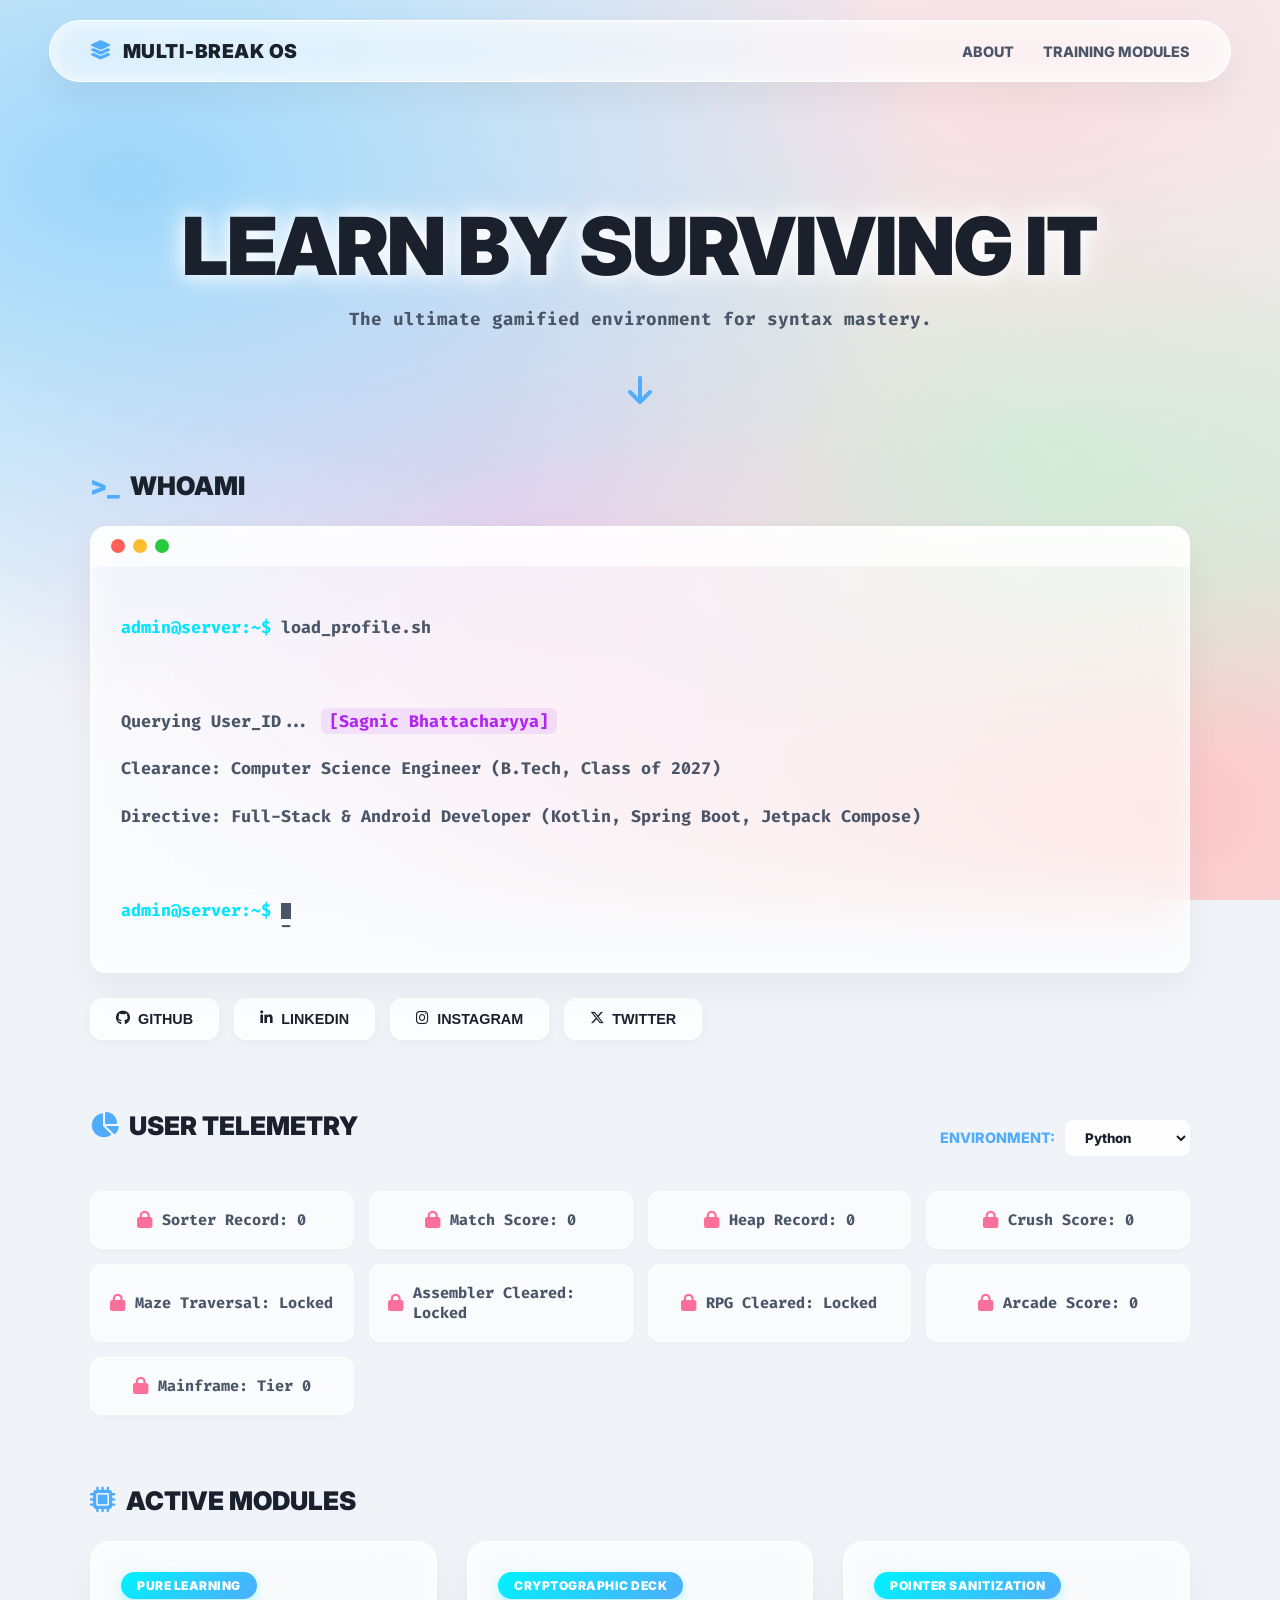
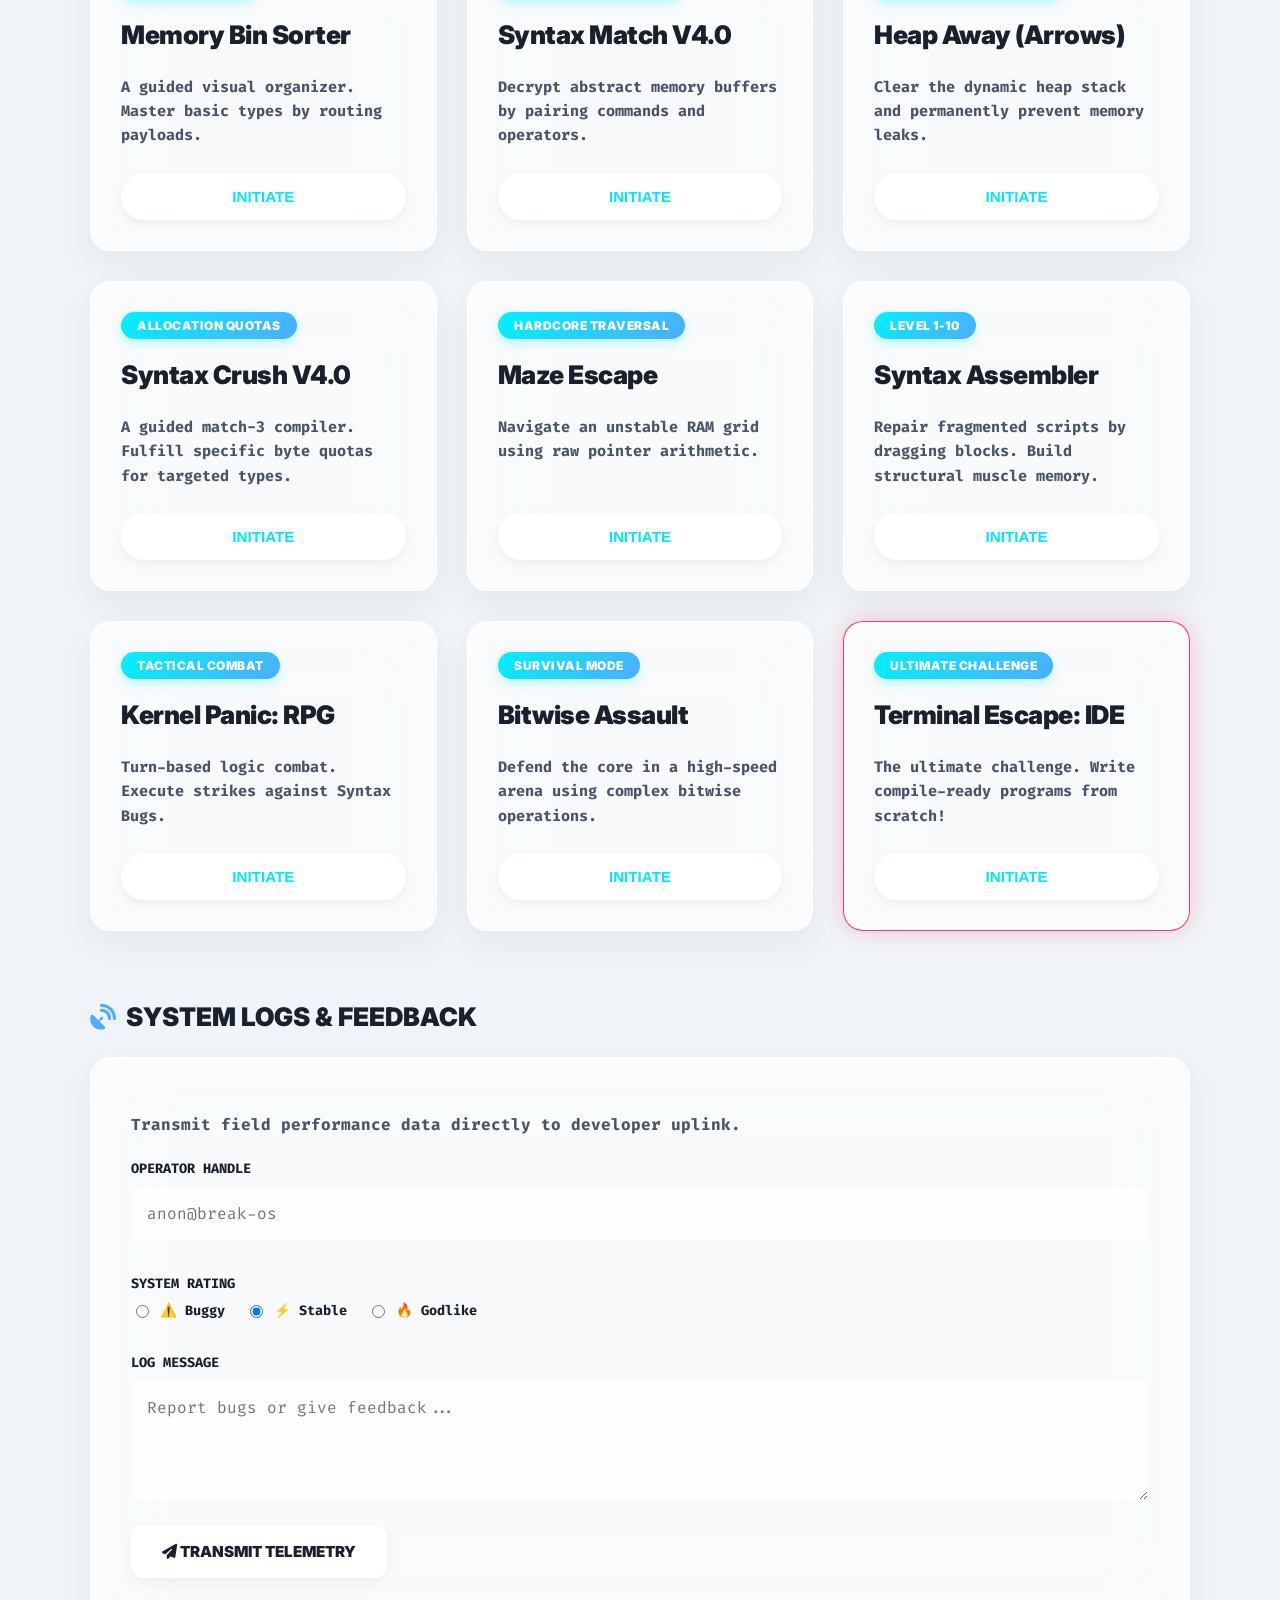
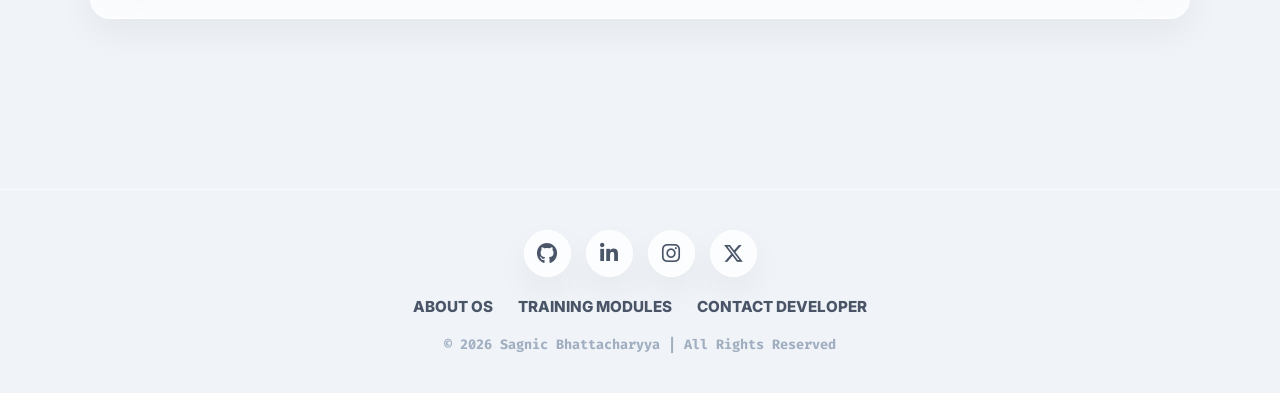
==== index.html @ ad6a9514 "Initial commit" ====
<!DOCTYPE html>
<html lang="en">
<head>
    <meta charset="UTF-8">
    <meta name="viewport" content="width=device-width, initial-scale=1.0">
    <title>Multi-Break OS | Aurora Glass</title>
    <link href="https://fonts.googleapis.com/css2?family=Fira+Code:wght@400;700;900&family=Inter:wght@400;700;900&display=swap" rel="stylesheet">
    <link rel="stylesheet" href="https://cdnjs.cloudflare.com/ajax/libs/font-awesome/6.5.1/css/all.min.css">
    <link rel="stylesheet" href="style.css"> 
</head>
<body class="locked">

    <div class="bg-mesh">
        <div class="mesh-blob blob-1"></div>
        <div class="mesh-blob blob-2"></div>
        <div class="mesh-blob blob-3"></div>
        <div class="mesh-blob blob-4"></div>
    </div>

    <div id="os-boot-loader">
        <div class="boot-glass-panel">
            <i class="fa-solid fa-layer-group boot-icon"></i>
            <h1 class="boot-title">MULTI-BREAK OS</h1>
            <p class="boot-status" id="boot-status-text">INITIALIZING KERNEL...</p>
            <div class="boot-progress-bar"><div class="boot-progress-fill"></div></div>
        </div>
    </div>

    <nav class="hub-nav glass-card">
        <div class="hub-logo"><i class="fa-solid fa-layer-group" style="color: #4facfe;"></i> MULTI-BREAK OS</div>
        <div class="nav-links">
            <a href="#whoami">ABOUT</a>
            <a href="#modules">TRAINING MODULES</a>
        </div>
    </nav>

    <main class="hub-container">
        
        <section class="hero-section">
            <h1 class="hero-title">LEARN BY SURVIVING IT</h1>
            <p class="hero-subtitle">The ultimate gamified environment for syntax mastery.</p>
            <a href="#whoami" class="down-arrow"><i class="fa-solid fa-arrow-down"></i></a>
        </section>

        <section id="whoami" class="section-block">
            <div class="section-title"><span style="color:#4facfe;">>_</span> WHOAMI</div>
            <div class="terminal-window glass-card">
                <div class="mac-header">
                    <span class="mac-dot red"></span>
                    <span class="mac-dot yellow"></span>
                    <span class="mac-dot green"></span>
                </div>
                <div class="term-body">
                    <p><span class="term-prompt">admin@server:~$</span> load_profile.sh</p>
                    <br>
                    <p>Querying User_ID... <span class="term-highlight">[Sagnic Bhattacharyya]</span></p>
                    <p>Clearance: Computer Science Engineer (B.Tech, Class of 2027)</p>
                    <p>Directive: Full-Stack & Android Developer (Kotlin, Spring Boot, Jetpack Compose)</p>
                    <br>
                    <p><span class="term-prompt">admin@server:~$</span> <span class="term-cursor">_</span></p>
                </div>
            </div>
            
            <div class="social-row">
                <button class="social-btn"><i class="fa-brands fa-github"></i> GITHUB</button>
                <button class="social-btn"><i class="fa-brands fa-linkedin-in"></i> LINKEDIN</button>
                <button class="social-btn"><i class="fa-brands fa-instagram"></i> INSTAGRAM</button>
                <button class="social-btn"><i class="fa-brands fa-x-twitter"></i> TWITTER</button>
            </div>
        </section>

        <section class="section-block">
            <div class="section-header">
                <div class="section-title"><i class="fa-solid fa-chart-pie" style="color: #4facfe;"></i> USER TELEMETRY</div>
                <div class="env-selector">
                    <span style="color: #4facfe;">ENVIRONMENT:</span>
                    <select id="telemetry-lang-select" class="glass-select">
                        <option value="python">Python</option>
                        <option value="java">Java</option>
                        <option value="javascript">JavaScript</option>
                        <option value="cpp">C++</option>
                        <option value="kotlin">Kotlin</option>
                    </select>
                </div>
            </div>
            <div id="telemetry-grid-container" class="telemetry-grid">
                </div>
        </section>

        <section id="modules" class="section-block">
            <div class="section-title"><i class="fa-solid fa-microchip" style="color: #4facfe;"></i> ACTIVE MODULES</div>
            <div class="modules-grid">
                
                <div class="module-card glass-card">
                    <div class="pill-badge">PURE LEARNING</div>
                    <h3 class="module-title">Memory Bin Sorter</h3>
                    <p class="module-desc">A guided visual organizer. Master basic types by routing payloads.</p>
                    <button class="initiate-btn" onclick="openLanguageSelect('sorter.html', 'Memory Bin Sorter')">INITIATE</button>
                </div>

                <div class="module-card glass-card">
                    <div class="pill-badge">CRYPTOGRAPHIC DECK</div>
                    <h3 class="module-title">Syntax Match V4.0</h3>
                    <p class="module-desc">Decrypt abstract memory buffers by pairing commands and operators.</p>
                    <button class="initiate-btn" onclick="openLanguageSelect('match.html', 'Syntax Match V4.0')">INITIATE</button>
                </div>

                <div class="module-card glass-card">
                    <div class="pill-badge">POINTER SANITIZATION</div>
                    <h3 class="module-title">Heap Away (Arrows)</h3>
                    <p class="module-desc">Clear the dynamic heap stack and permanently prevent memory leaks.</p>
                    <button class="initiate-btn" onclick="openLanguageSelect('heap.html', 'Heap Away')">INITIATE</button>
                </div>

                <div class="module-card glass-card">
                    <div class="pill-badge">ALLOCATION QUOTAS</div>
                    <h3 class="module-title">Syntax Crush V4.0</h3>
                    <p class="module-desc">A guided match-3 compiler. Fulfill specific byte quotas for targeted types.</p>
                    <button class="initiate-btn" onclick="openLanguageSelect('crush.html', 'Syntax Crush V4.0')">INITIATE</button>
                </div>

                <div class="module-card glass-card">
                    <div class="pill-badge">HARDCORE TRAVERSAL</div>
                    <h3 class="module-title">Maze Escape</h3>
                    <p class="module-desc">Navigate an unstable RAM grid using raw pointer arithmetic.</p>
                    <button class="initiate-btn" onclick="openLanguageSelect('maze.html', 'Maze Escape')">INITIATE</button>
                </div>

                <div class="module-card glass-card">
                    <div class="pill-badge">LEVEL 1-10</div>
                    <h3 class="module-title">Syntax Assembler</h3>
                    <p class="module-desc">Repair fragmented scripts by dragging blocks. Build structural muscle memory.</p>
                    <button class="initiate-btn" onclick="openLanguageSelect('assembler.html', 'Syntax Assembler')">INITIATE</button>
                </div>

                <div class="module-card glass-card">
                    <div class="pill-badge">TACTICAL COMBAT</div>
                    <h3 class="module-title">Kernel Panic: RPG</h3>
                    <p class="module-desc">Turn-based logic combat. Execute strikes against Syntax Bugs.</p>
                    <button class="initiate-btn" onclick="openLanguageSelect('rpg.html', 'Kernel Panic RPG')">INITIATE</button>
                </div>

                <div class="module-card glass-card">
                    <div class="pill-badge">SURVIVAL MODE</div>
                    <h3 class="module-title">Bitwise Assault</h3>
                    <p class="module-desc">Defend the core in a high-speed arena using complex bitwise operations.</p>
                    <button class="initiate-btn" onclick="openLanguageSelect('arcade.html', 'Bitwise Assault')">INITIATE</button>
                </div>

                <div class="module-card glass-card" style="border-color: rgba(255, 8, 68, 0.8); box-shadow: 0 0 25px rgba(255, 8, 68, 0.2), inset 0 0 25px rgba(255,255,255,0.7);">
                    <div class="pill-badge">ULTIMATE CHALLENGE</div>
                    <h3 class="module-title">Terminal Escape: IDE</h3>
                    <p class="module-desc">The ultimate challenge. Write compile-ready programs from scratch!</p>
                    <button class="initiate-btn" onclick="openLanguageSelect('escape.html', 'Terminal Escape')">INITIATE</button>
                </div>

            </div>
        </section>

        <section class="section-block">
            <div class="section-title"><i class="fa-solid fa-satellite-dish" style="color: #4facfe;"></i> SYSTEM LOGS & FEEDBACK</div>
            <div class="glass-card feedback-form">
                <p class="feedback-desc">Transmit field performance data directly to developer uplink.</p>
                
                <form id="feedback-form">
                    <label>OPERATOR HANDLE</label>
                    <input type="text" id="operator-handle" placeholder="anon@break-os" required>

                    <label style="margin-top: 15px;">SYSTEM RATING</label>
                    <div class="radio-group">
                        <label><input type="radio" name="rating" value="Buggy"> ⚠️ Buggy</label>
                        <label><input type="radio" name="rating" value="Stable" checked> ⚡ Stable</label>
                        <label><input type="radio" name="rating" value="Godlike"> 🔥 Godlike</label>
                    </div>

                    <label style="margin-top: 15px;">LOG MESSAGE</label>
                    <textarea placeholder="Report bugs or give feedback..." required></textarea>

                    <button type="submit" class="transmit-btn"><i class="fa-solid fa-paper-plane"></i> TRANSMIT TELEMETRY</button>
                </form>
            </div>
        </section>

    </main>

    <footer>
        <div class="footer-socials">
            <a href="#" class="glass-card"><i class="fa-brands fa-github"></i></a>
            <a href="#" class="glass-card"><i class="fa-brands fa-linkedin-in"></i></a>
            <a href="#" class="glass-card"><i class="fa-brands fa-instagram"></i></a>
            <a href="#" class="glass-card"><i class="fa-brands fa-x-twitter"></i></a>
        </div>
        <div class="footer-links">
            <a href="#whoami">ABOUT OS</a>
            <a href="#modules">TRAINING MODULES</a>
            <a href="#">CONTACT DEVELOPER</a>
        </div>
        <div class="footer-copy">
            © 2026 Sagnic Bhattacharyya | All Rights Reserved
        </div>
    </footer>

    <div id="language-modal" class="modal-overlay hidden">
        <div class="modal-box glass-card">
            <i class="fa-solid fa-xmark close-btn" onclick="closeModals()"></i>
            <h2 class="modal-title">ENVIRONMENT SETUP</h2>
            <p class="modal-subtitle" id="modal-game-name">Target: []</p>
            <button class="lang-btn" onclick="launchBriefing('python')">PYTHON</button>
            <button class="lang-btn" onclick="launchBriefing('java')">JAVA</button>
            <button class="lang-btn" onclick="launchBriefing('cpp')">C++</button>
            <button class="lang-btn" onclick="launchBriefing('javascript')">JAVASCRIPT</button>
            <button class="lang-btn" onclick="launchBriefing('kotlin')">KOTLIN</button>
        </div>
    </div>

    <div id="briefing-modal" class="modal-overlay hidden">
        <div class="modal-box glass-card">
            <i class="fa-solid fa-xmark close-btn" onclick="closeModals()"></i>
            <div class="modal-transmission">> INCOMING TRANSMISSION</div>
            <h2 id="briefing-title" class="modal-title" style="font-size: 1.8rem;"></h2>
            <div class="pill-badge" style="margin: 15px auto 20px; display: inline-block;" id="briefing-lang-badge"></div>
            
            <p id="briefing-desc" class="briefing-desc"></p>
            
            <div id="syntax-warning" class="syntax-warning">
                <span id="syntax-text" class="syntax-text"></span>
            </div>
            
            <button class="start-btn" onclick="startGame()">EXECUTE MODULE</button>
        </div>
    </div>

    <script src="audio-manager.js"></script>
    <script src="script.js"></script>
</body>
</html>
---- style.css ----
/* ==========================================
   --- OS BOOT LOADER & GLOBAL SETUP ---
   ========================================== */
html { scroll-behavior: smooth; }
body.locked { overflow: hidden; }

body { 
    font-family: 'Inter', sans-serif; 
    margin: 0; padding: 0; min-height: 100vh; position: relative; 
    color: #1a202c; background-color: #f0f4f8; 
}

/* ==========================================
   --- 1. MAXIMUM GLASSMORPHISM & PASTEL MESH ---
   ========================================== */
.bg-mesh {
    position: fixed; top: 0; left: 0; width: 100vw; height: 100vh; z-index: -1; overflow: hidden; background-color: #f0f4f8;
    background-image: 
        radial-gradient(at 10% 20%, rgba(135, 206, 250, 0.8) 0px, transparent 50%),
        radial-gradient(at 80% 10%, rgba(250, 218, 221, 0.8) 0px, transparent 50%),
        radial-gradient(at 40% 60%, rgba(246, 201, 232, 0.8) 0px, transparent 50%),
        radial-gradient(at 80% 50%, rgba(161, 255, 206, 0.6) 0px, transparent 50%),
        radial-gradient(at 90% 90%, rgba(255, 187, 187, 0.8) 0px, transparent 50%);
}

/* Enhancing the Frosted Glass Effect */
.glass-card {
    background: rgba(255, 255, 255, 0.55); /* More opaque white */
    backdrop-filter: blur(35px); /* Heavier blur */
    -webkit-backdrop-filter: blur(35px);
    border: 1px solid rgba(255, 255, 255, 1); /* Pure solid white border */
    border-radius: 20px; 
    box-shadow: 0 15px 35px rgba(0, 0, 0, 0.05), inset 0 0 25px rgba(255,255,255,0.7); /* Thicker inner glow */
}

/* ==========================================
   --- 2. BOOTLOADER ANIMATIONS ---
   ========================================== */
#os-boot-loader { position: fixed; top: 0; left: 0; width: 100vw; height: 100vh; background: rgba(240, 244, 248, 0.85); backdrop-filter: blur(30px); z-index: 9999; display: flex; justify-content: center; align-items: center; transition: opacity 0.6s ease-out, visibility 0.6s; }
.boot-glass-panel { background: rgba(255, 255, 255, 0.6); border: 1px solid rgba(255, 255, 255, 1); padding: 50px; border-radius: 24px; text-align: center; box-shadow: 0 20px 50px rgba(31, 38, 135, 0.1), inset 0 0 25px rgba(255,255,255,0.7); max-width: 400px; width: 85%; animation: floatup 0.8s cubic-bezier(0.16, 1, 0.3, 1); }
.boot-icon { font-size: 3.5rem; color: #4facfe; margin-bottom: 20px; animation: pulseBlink 1.5s infinite; filter: drop-shadow(0 0 10px rgba(79, 172, 254, 0.4)); }
.boot-title { font-family: 'Inter', sans-serif; font-weight: 900; font-size: 1.8rem; color: #1a202c; margin: 0 0 10px 0; letter-spacing: 1px; }
.boot-status { font-family: 'Fira Code', monospace; font-size: 0.85rem; color: #4a5568; margin-bottom: 30px; font-weight: 800; }
.boot-progress-bar { width: 100%; height: 8px; background: rgba(255, 255, 255, 0.8); border-radius: 10px; overflow: hidden; box-shadow: inset 0 1px 3px rgba(0,0,0,0.1); }
.boot-progress-fill { height: 100%; width: 0%; background: linear-gradient(90deg, #00f2fe, #4facfe); border-radius: 10px; box-shadow: 0 0 10px rgba(0, 242, 254, 0.6); animation: loadProgress 2.2s cubic-bezier(0.4, 0, 0.2, 1) forwards; }

@keyframes loadProgress { 0% { width: 0%; } 30% { width: 45%; } 70% { width: 80%; } 100% { width: 100%; } }
@keyframes floatup { 0% { opacity: 0; transform: translateY(30px); } 100% { opacity: 1; transform: translateY(0); } }
@keyframes pulseBlink { 0%, 100% { opacity: 1; } 50% { opacity: 0.5; } }

/* ==========================================
   --- 3. NAVIGATION & HERO ---
   ========================================== */
.hub-nav { 
    display: flex; justify-content: space-between; align-items: center; 
    padding: 18px 40px; margin: 20px auto; max-width: 1100px;
    border-radius: 50px; position: sticky; top: 20px; z-index: 100; 
}
.hub-logo { font-weight: 900; font-size: 1.2rem; color: #1a202c; display: flex; align-items: center; gap: 10px; letter-spacing: 0.5px;}
.nav-links a { text-decoration: none; margin-left: 25px; font-weight: 800; font-size: 0.9rem; color: #4a5568; transition: color 0.3s;}
.nav-links a:hover { color: #1a202c; }

.hub-container { max-width: 1100px; margin: 0 auto; padding: 40px 20px; position: relative; z-index: 10;}

.hero-section { text-align: center; margin: 60px 0; }
.hero-title { 
    font-size: 5rem; font-weight: 900; color: #1a202c; margin: 0 0 10px 0; line-height: 1.1; letter-spacing: -1.5px;
    text-shadow: 0 0 30px rgba(255,255,255,1), 0 0 15px rgba(255,255,255,0.8); 
}
.hero-subtitle { font-family: 'Fira Code', monospace; font-size: 1.1rem; color: #4a5568; font-weight: 700; margin-bottom: 40px;}

.down-arrow { 
    display: inline-block; font-size: 2rem; color: #4facfe; text-decoration: none;
    animation: floatup 2s infinite alternate; transition: transform 0.2s;
}
.down-arrow:hover { transform: scale(1.2); }

/* ==========================================
   --- 4. SECTIONS & TERMINAL ---
   ========================================== */
.section-block { margin-bottom: 70px; }
.section-title { font-family: 'Inter', sans-serif; font-weight: 900; font-size: 1.6rem; color: #1a202c; margin-bottom: 25px; display: flex; align-items: center; gap: 10px;}
.section-header { display: flex; justify-content: space-between; align-items: center; margin-bottom: 25px; }

.terminal-window { padding: 0; overflow: hidden; margin-bottom: 25px; border-radius: 16px; background: rgba(255, 255, 255, 0.6); }
.mac-header { background: rgba(255,255,255,0.7); padding: 12px 20px; display: flex; gap: 8px; border-bottom: 1px solid rgba(255,255,255,0.8); border-top-left-radius: 16px; border-top-right-radius: 16px;}
.mac-dot { width: 14px; height: 14px; border-radius: 50%; }
.mac-dot.red { background: #ff5f56; } .mac-dot.yellow { background: #ffbd2e; } .mac-dot.green { background: #27c93f; }
.term-body { padding: 30px; font-family: 'Fira Code', monospace; font-size: 1.05rem; color: #4a5568; line-height: 1.8; font-weight: 700;}
.term-prompt { color: #00e5ff; font-weight: 900;}
.term-highlight { color: #b224ef; background: rgba(178, 36, 239, 0.1); padding: 2px 8px; border-radius: 6px;}
.term-cursor { display: inline-block; width: 10px; height: 16px; background: #4a5568; animation: pulseBlink 1s infinite; vertical-align: middle;}

/* Fixed Flex Alignment for Social Buttons */
.social-row { display: flex; gap: 15px; flex-wrap: wrap; }
.social-btn { 
    background: rgba(255, 255, 255, 0.8); border: 1px solid white; padding: 12px 25px; border-radius: 12px; 
    font-weight: 800; font-size: 0.9rem; color: #1a202c; cursor: pointer; transition: all 0.3s; 
    box-shadow: 0 4px 15px rgba(0,0,0,0.04);
    display: flex; align-items: center; justify-content: center; gap: 8px; /* Icon alignment fix */
}
.social-btn:hover { transform: translateY(-4px); box-shadow: 0 10px 20px rgba(0,0,0,0.1); background: white; color: #4facfe; }

/* ==========================================
   --- 5. TELEMETRY GRID & HOVER FX ---
   ========================================== */
.env-selector { font-weight: 800; font-size: 0.9rem; display: flex; align-items: center;}
.glass-select { background: rgba(255,255,255,0.9); border: 1px solid rgba(255,255,255,1); padding: 8px 15px; border-radius: 8px; font-family: 'Inter', sans-serif; font-weight: 800; outline: none; cursor: pointer; color: #1a202c; margin-left: 10px; box-shadow: 0 2px 5px rgba(0,0,0,0.02);}

.telemetry-grid { display: grid; grid-template-columns: repeat(auto-fit, minmax(220px, 1fr)); gap: 15px; }

.telemetry-card { 
    background: rgba(255,255,255,0.6); padding: 18px; border-radius: 12px; font-family: 'Fira Code', monospace; 
    font-weight: 800; font-size: 0.95rem; border: 1px solid rgba(255,255,255,1); display: flex; align-items: center; 
    justify-content: center; gap: 10px; box-shadow: 0 4px 10px rgba(0,0,0,0.02); position: relative; overflow: hidden; transition: all 0.3s;
}
.telemetry-content { display: flex; align-items: center; gap: 10px; z-index: 2; transition: opacity 0.3s; }
.telemetry-hover-text { position: absolute; bottom: -100%; left: 0; width: 100%; height: 100%; display: flex; align-items: center; justify-content: center; font-size: 0.8rem; font-weight: 900; color: white; transition: bottom 0.3s ease-out; z-index: 3; text-align: center; padding: 0 10px; box-sizing: border-box;}

.telemetry-card.unlocked { color: #1a202c; }
.telemetry-card.locked { color: #4a5568; }

.text-unlocked { color: #43e97b; font-size: 1.1rem; } 
.text-locked { color: #fa709a; font-size: 1.1rem; }

/* Restored Telemetry Animations */
.telemetry-card.unlocked:hover .telemetry-content { opacity: 0; }
.telemetry-card.unlocked:hover .telemetry-hover-text { bottom: 0; background: linear-gradient(0deg, #43e97b, rgba(67, 233, 123, 0.8)); }
.telemetry-card.locked:hover .telemetry-content { opacity: 0; }
.telemetry-card.locked:hover .telemetry-hover-text { bottom: 0; background: linear-gradient(0deg, #ff0844, rgba(255, 8, 68, 0.8)); }


/* ==========================================
   --- 6. MODULE CARDS ---
   ========================================== */
.modules-grid { display: grid; grid-template-columns: repeat(auto-fit, minmax(320px, 1fr)); gap: 30px; }
.module-card { padding: 30px; display: flex; flex-direction: column; transition: all 0.4s cubic-bezier(0.16, 1, 0.3, 1); cursor: default; }
.module-card:hover { transform: translateY(-8px); background: rgba(255,255,255,0.75); box-shadow: 0 20px 40px rgba(0,0,0,0.1); border-color: rgba(255,255,255,1);}

.pill-badge { background: #00e5ff; background: linear-gradient(135deg, #00f2fe, #4facfe); color: white; padding: 6px 16px; border-radius: 20px; font-size: 0.75rem; font-weight: 900; align-self: flex-start; margin-bottom: 20px; letter-spacing: 0.5px; box-shadow: 0 4px 10px rgba(0, 242, 254, 0.3);}

/* Restored Exact Game Font Sizing */
.module-title { font-family: 'Inter', sans-serif; font-weight: 900; font-size: 1.6rem; margin: 0 0 10px 0; color: #1a202c; letter-spacing: -0.5px;}
.module-desc { font-family: 'Fira Code', monospace; font-size: 0.95rem; color: #4a5568; font-weight: 700; line-height: 1.6; flex-grow: 1; margin-bottom: 25px;}

/* Fixed Initiate Button States */
.initiate-btn { background: rgba(255,255,255,0.9); color: #00e5ff; border: 1px solid white; padding: 14px; border-radius: 30px; font-weight: 900; font-size: 0.95rem; cursor: pointer; transition: all 0.3s; text-align: center; width: 100%; box-shadow: 0 4px 10px rgba(0,0,0,0.05);}
.initiate-btn:hover { background: linear-gradient(135deg, #00f2fe, #4facfe); color: white; border-color: transparent; transform: scale(1.03); box-shadow: 0 8px 20px rgba(0, 242, 254, 0.4); }

/* ==========================================
   --- 7. FEEDBACK FORM & FOOTER ---
   ========================================== */
.feedback-form { padding: 40px; }
.feedback-desc { color: #4a5568; font-family: 'Fira Code', monospace; margin-bottom: 25px; font-weight: 700; }
form label { display: block; font-family: 'Fira Code', monospace; font-weight: 900; font-size: 0.85rem; color: #1a202c; margin-bottom: 10px;}
form input[type="text"], form textarea { width: 100%; background: rgba(255,255,255,0.8); border: 1px solid rgba(255,255,255,1); padding: 15px; border-radius: 12px; font-family: 'Fira Code', monospace; font-size: 1rem; color: #1a202c; margin-bottom: 20px; box-sizing: border-box; outline: none; transition: 0.3s;}
form input:focus, form textarea:focus { background: white; border-color: #4facfe; box-shadow: 0 0 15px rgba(79, 172, 254, 0.15);}
form textarea { resize: vertical; min-height: 120px; }

.radio-group { display: flex; gap: 20px; margin-bottom: 25px; font-family: 'Fira Code', monospace; font-weight: 700; color: #4a5568;}
.radio-group label { display: flex; align-items: center; gap: 8px; cursor: pointer; }

.transmit-btn { background: white; color: #1a202c; border: 1px solid white; padding: 16px 30px; border-radius: 12px; font-weight: 900; font-size: 0.95rem; cursor: pointer; transition: all 0.3s; box-shadow: 0 5px 15px rgba(0,0,0,0.05); font-family: 'Inter', sans-serif;}
.transmit-btn:hover { transform: translateY(-3px); box-shadow: 0 10px 20px rgba(0,0,0,0.1); color: #4facfe;}

footer { text-align: center; padding: 40px 20px; margin-top: 60px; border-top: 1px solid rgba(255,255,255,0.6);}
.footer-socials { display: flex; justify-content: center; gap: 15px; margin-bottom: 20px; }
.footer-socials a { width: 45px; height: 45px; background: rgba(255,255,255,0.7); border-radius: 50%; display: flex; justify-content: center; align-items: center; color: #4a5568; text-decoration: none; font-size: 1.3rem; transition: all 0.3s; border: 1px solid rgba(255,255,255,1);}
.footer-socials a:hover { background: white; color: #4facfe; transform: scale(1.1); box-shadow: 0 5px 15px rgba(0,0,0,0.1);}
.footer-links { display: flex; justify-content: center; gap: 25px; margin-bottom: 20px; font-weight: 800; font-size: 0.95rem;}
.footer-links a { color: #4a5568; text-decoration: none; transition: 0.3s;}
.footer-links a:hover { color: #1a202c; }
.footer-copy { font-family: 'Fira Code', monospace; font-size: 0.85rem; color: #a0aec0; font-weight: 700;}

/* ==========================================
   --- 8. MODALS ---
   ========================================== */
.hidden { display: none !important; }
.modal-overlay { position: fixed; top: 0; left: 0; width: 100vw; height: 100vh; background: rgba(255,255,255,0.2); backdrop-filter: blur(25px); -webkit-backdrop-filter: blur(25px); z-index: 2000; display: flex; justify-content: center; align-items: center;}
.modal-box { padding: 40px; max-width: 500px; width: 90%; text-align: center; position: relative;}
.close-btn { position: absolute; top: 20px; right: 25px; font-size: 1.5rem; cursor: pointer; color: #a0aec0; transition: 0.2s;}
.close-btn:hover { color: #ff0844; }

.modal-title { font-weight: 900; margin-bottom: 5px; color: #1a202c;}
.modal-subtitle { font-family: 'Fira Code', monospace; color: #4facfe; font-weight: 800; margin-bottom: 25px;}

.lang-btn { display: block; width: 100%; background: white; border: 2px solid transparent; padding: 16px; margin-bottom: 12px; border-radius: 12px; font-family: 'Fira Code', monospace; font-weight: 900; cursor: pointer; transition: all 0.3s; color: #1a202c; box-shadow: 0 4px 10px rgba(0,0,0,0.02);}
.lang-btn:hover { background: linear-gradient(135deg, #00f2fe, #4facfe); color: white; transform: translateY(-2px); box-shadow: 0 8px 15px rgba(0, 242, 254, 0.3);}

.modal-transmission { font-family: 'Fira Code', monospace; font-weight: 900; color: #4facfe; margin-bottom: 10px; }
.briefing-desc { font-family: 'Fira Code', monospace; font-weight: 700; color: #4a5568; line-height: 1.6; text-align: left; background: rgba(255,255,255,0.7); padding: 20px; border-radius: 12px; border-left: 4px solid #4facfe; height: 110px; box-shadow: inset 0 0 10px rgba(0,0,0,0.02);}
.syntax-warning { background: rgba(255, 8, 68, 0.05); border: 1px solid rgba(255, 8, 68, 0.3); padding: 15px; border-radius: 10px; margin-top: 20px; transition: opacity 0.5s; text-align: left;}
.syntax-text { color: #ff0844; font-family: 'Fira Code', monospace; font-size: 0.85rem; font-weight: bold;}

.start-btn { background: linear-gradient(135deg, #00f2fe, #4facfe); color: white; border: none; padding: 16px; width: 100%; font-weight: 900; font-size: 1.1rem; border-radius: 12px; margin-top: 25px; cursor: pointer; transition: 0.3s; box-shadow: 0 4px 15px rgba(0, 242, 254, 0.3);}
.start-btn:hover { transform: scale(1.02); box-shadow: 0 8px 20px rgba(0, 242, 254, 0.5); }

@media (max-width: 768px) {
    .hub-nav { margin: 10px; padding: 15px 20px; border-radius: 20px;}
    .hero-title { font-size: 3rem; }
    .social-row { justify-content: center; }
}
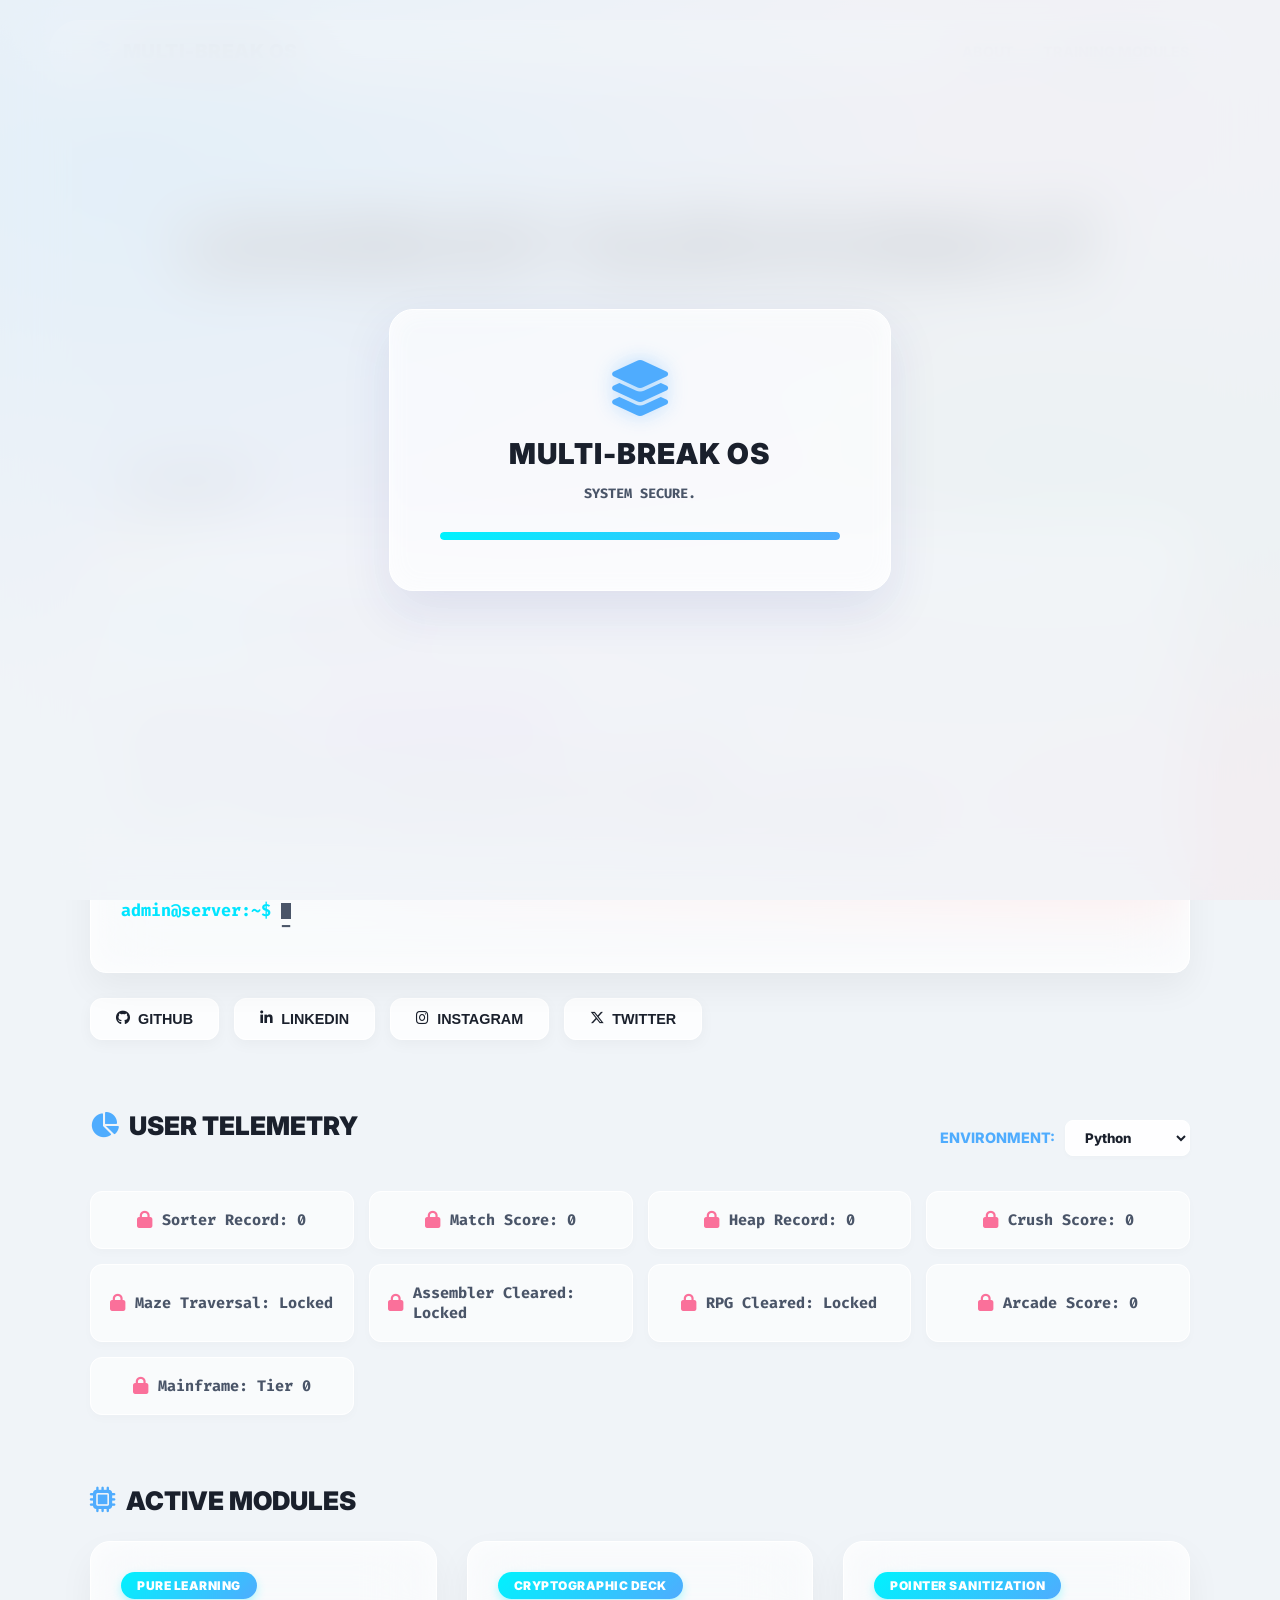
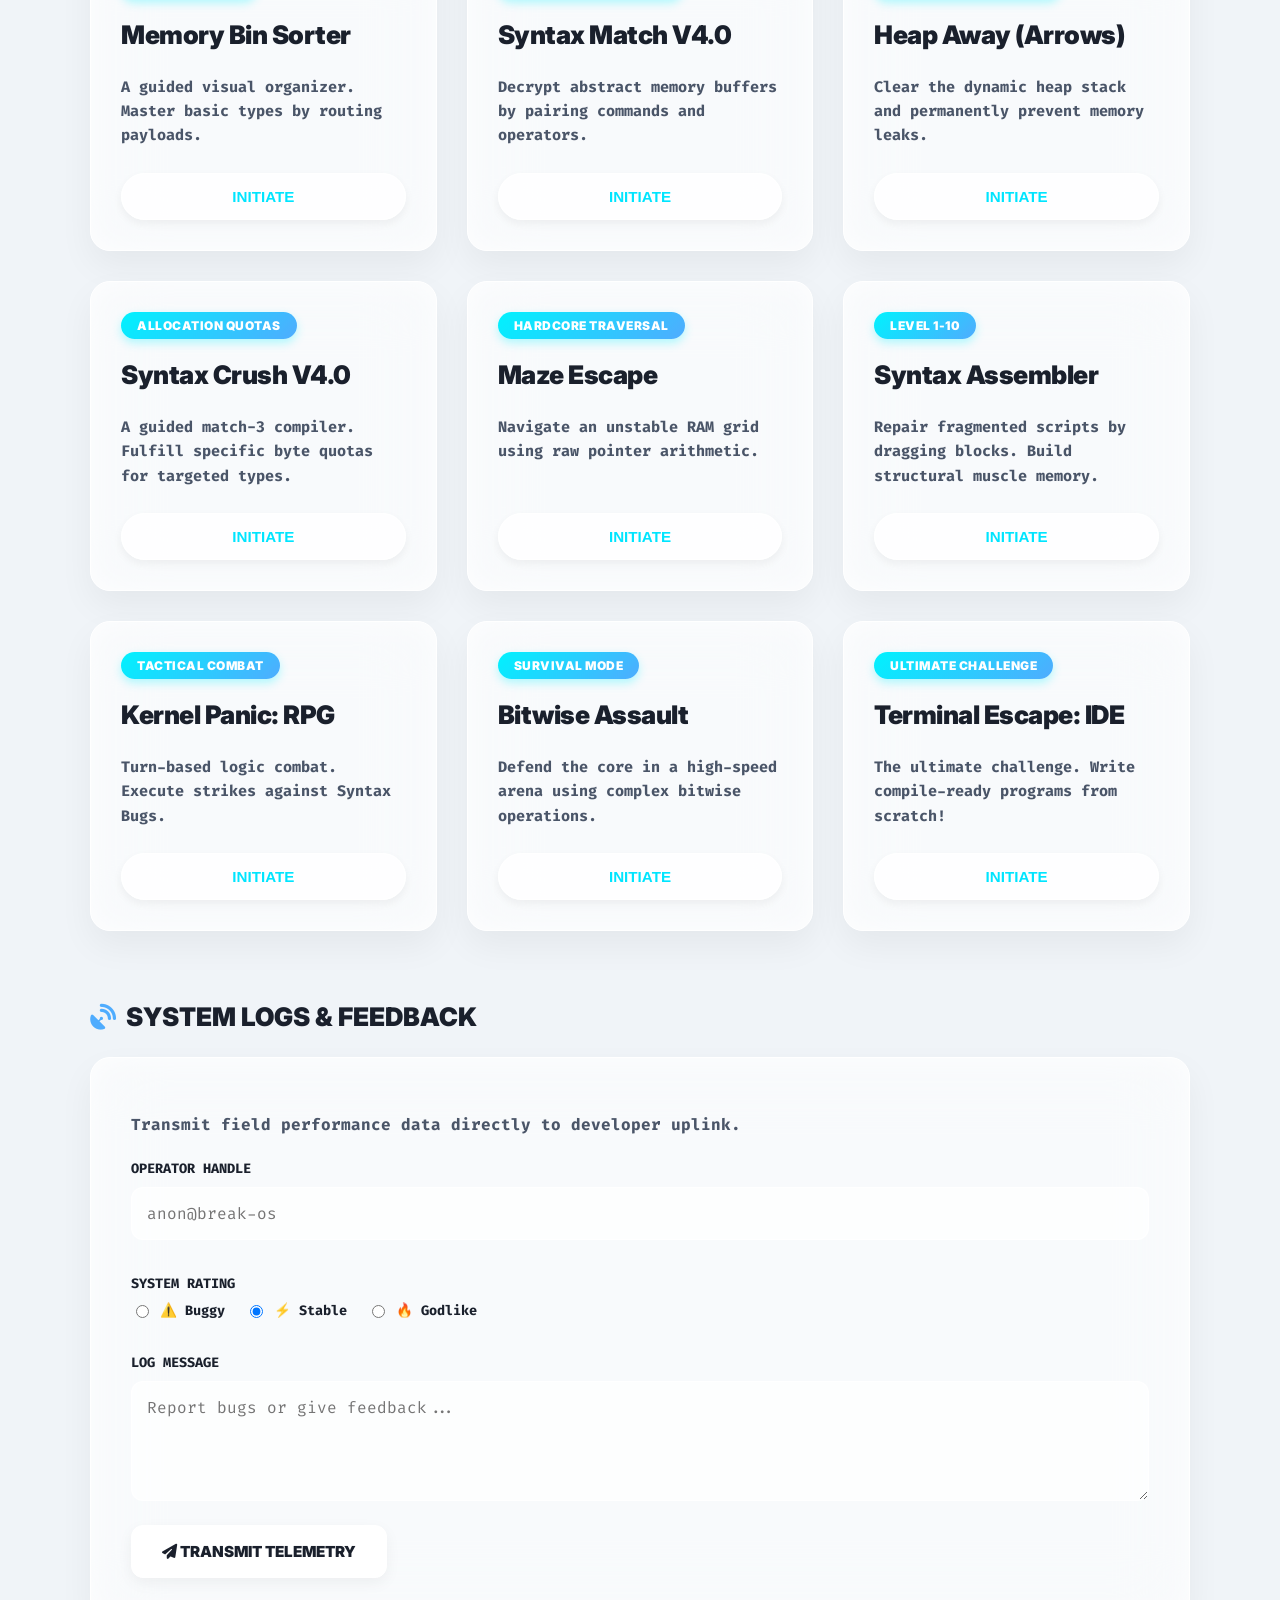
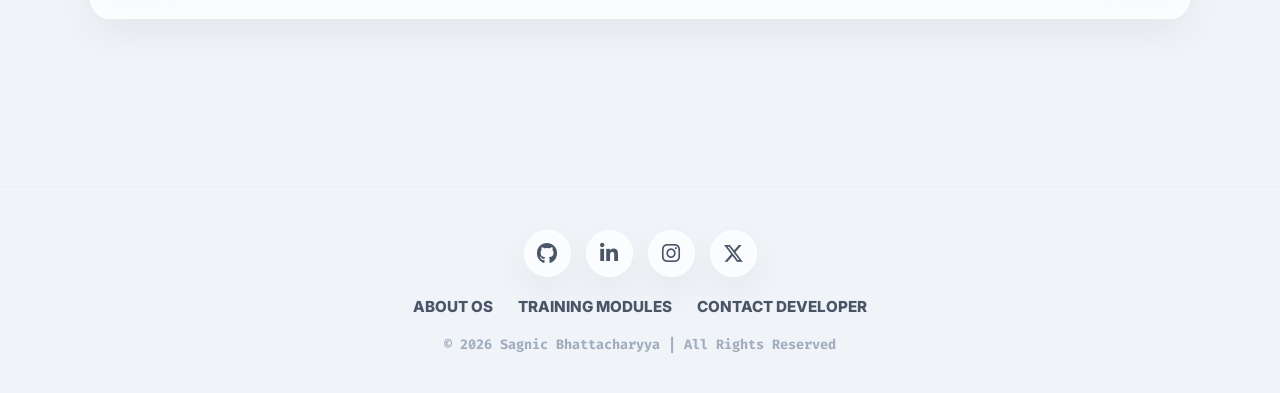
==== commit 011726dc: "fixed compact screen layout for games and updated hub ui" ====
--- a/index.html
+++ b/index.html
@@ -10,12 +10,7 @@
 </head>
 <body class="locked">
 
-    <div class="bg-mesh">
-        <div class="mesh-blob blob-1"></div>
-        <div class="mesh-blob blob-2"></div>
-        <div class="mesh-blob blob-3"></div>
-        <div class="mesh-blob blob-4"></div>
-    </div>
+    <div class="bg-mesh"></div>
 
     <div id="os-boot-loader">
         <div class="boot-glass-panel">
@@ -39,7 +34,7 @@
         <section class="hero-section">
             <h1 class="hero-title">LEARN BY SURVIVING IT</h1>
             <p class="hero-subtitle">The ultimate gamified environment for syntax mastery.</p>
-            <a href="#whoami" class="down-arrow"><i class="fa-solid fa-arrow-down"></i></a>
+            <a href="#modules" class="down-arrow"><i class="fa-solid fa-arrow-down"></i></a>
         </section>
 
         <section id="whoami" class="section-block">
@@ -147,7 +142,7 @@
                     <button class="initiate-btn" onclick="openLanguageSelect('arcade.html', 'Bitwise Assault')">INITIATE</button>
                 </div>
 
-                <div class="module-card glass-card" style="border-color: rgba(255, 8, 68, 0.8); box-shadow: 0 0 25px rgba(255, 8, 68, 0.2), inset 0 0 25px rgba(255,255,255,0.7);">
+                <div class="module-card glass-card">
                     <div class="pill-badge">ULTIMATE CHALLENGE</div>
                     <h3 class="module-title">Terminal Escape: IDE</h3>
                     <p class="module-desc">The ultimate challenge. Write compile-ready programs from scratch!</p>
--- a/style.css
+++ b/style.css
@@ -1,7 +1,7 @@
 /* ==========================================
    --- OS BOOT LOADER & GLOBAL SETUP ---
    ========================================== */
-html { scroll-behavior: smooth; }
+html { scroll-behavior: smooth; } /* Enables smooth scrolling for arrow */
 body.locked { overflow: hidden; }
 
 body { 
@@ -23,14 +23,13 @@
         radial-gradient(at 90% 90%, rgba(255, 187, 187, 0.8) 0px, transparent 50%);
 }
 
-/* Enhancing the Frosted Glass Effect */
 .glass-card {
-    background: rgba(255, 255, 255, 0.55); /* More opaque white */
-    backdrop-filter: blur(35px); /* Heavier blur */
+    background: rgba(255, 255, 255, 0.55); 
+    backdrop-filter: blur(35px); 
     -webkit-backdrop-filter: blur(35px);
-    border: 1px solid rgba(255, 255, 255, 1); /* Pure solid white border */
+    border: 1px solid rgba(255, 255, 255, 1); 
     border-radius: 20px; 
-    box-shadow: 0 15px 35px rgba(0, 0, 0, 0.05), inset 0 0 25px rgba(255,255,255,0.7); /* Thicker inner glow */
+    box-shadow: 0 15px 35px rgba(0, 0, 0, 0.05), inset 0 0 25px rgba(255,255,255,0.7); 
 }
 
 /* ==========================================
@@ -72,8 +71,9 @@
 .down-arrow { 
     display: inline-block; font-size: 2rem; color: #4facfe; text-decoration: none;
     animation: floatup 2s infinite alternate; transition: transform 0.2s;
+    cursor: pointer;
 }
-.down-arrow:hover { transform: scale(1.2); }
+.down-arrow:hover { transform: scale(1.2); color: #1a202c; }
 
 /* ==========================================
    --- 4. SECTIONS & TERMINAL ---
@@ -91,13 +91,12 @@
 .term-highlight { color: #b224ef; background: rgba(178, 36, 239, 0.1); padding: 2px 8px; border-radius: 6px;}
 .term-cursor { display: inline-block; width: 10px; height: 16px; background: #4a5568; animation: pulseBlink 1s infinite; vertical-align: middle;}
 
-/* Fixed Flex Alignment for Social Buttons */
 .social-row { display: flex; gap: 15px; flex-wrap: wrap; }
 .social-btn { 
     background: rgba(255, 255, 255, 0.8); border: 1px solid white; padding: 12px 25px; border-radius: 12px; 
     font-weight: 800; font-size: 0.9rem; color: #1a202c; cursor: pointer; transition: all 0.3s; 
     box-shadow: 0 4px 15px rgba(0,0,0,0.04);
-    display: flex; align-items: center; justify-content: center; gap: 8px; /* Icon alignment fix */
+    display: flex; align-items: center; justify-content: center; gap: 8px;
 }
 .social-btn:hover { transform: translateY(-4px); box-shadow: 0 10px 20px rgba(0,0,0,0.1); background: white; color: #4facfe; }
 
@@ -114,21 +113,20 @@
     font-weight: 800; font-size: 0.95rem; border: 1px solid rgba(255,255,255,1); display: flex; align-items: center; 
     justify-content: center; gap: 10px; box-shadow: 0 4px 10px rgba(0,0,0,0.02); position: relative; overflow: hidden; transition: all 0.3s;
 }
-.telemetry-content { display: flex; align-items: center; gap: 10px; z-index: 2; transition: opacity 0.3s; }
+
+.telemetry-content { display: flex; align-items: center; justify-content: center; gap: 10px; z-index: 2; transition: opacity 0.3s; position: relative; width: 100%;}
 .telemetry-hover-text { position: absolute; bottom: -100%; left: 0; width: 100%; height: 100%; display: flex; align-items: center; justify-content: center; font-size: 0.8rem; font-weight: 900; color: white; transition: bottom 0.3s ease-out; z-index: 3; text-align: center; padding: 0 10px; box-sizing: border-box;}
 
 .telemetry-card.unlocked { color: #1a202c; }
 .telemetry-card.locked { color: #4a5568; }
-
 .text-unlocked { color: #43e97b; font-size: 1.1rem; } 
 .text-locked { color: #fa709a; font-size: 1.1rem; }
 
-/* Restored Telemetry Animations */
-.telemetry-card.unlocked:hover .telemetry-content { opacity: 0; }
-.telemetry-card.unlocked:hover .telemetry-hover-text { bottom: 0; background: linear-gradient(0deg, #43e97b, rgba(67, 233, 123, 0.8)); }
-.telemetry-card.locked:hover .telemetry-content { opacity: 0; }
-.telemetry-card.locked:hover .telemetry-hover-text { bottom: 0; background: linear-gradient(0deg, #ff0844, rgba(255, 8, 68, 0.8)); }
-
+/* Fixed Telemetry Hover Animations */
+.unlocked:hover .telemetry-content { opacity: 0; }
+.unlocked:hover .telemetry-hover-text { bottom: 0; background: linear-gradient(0deg, #43e97b, rgba(67, 233, 123, 0.9)); }
+.locked:hover .telemetry-content { opacity: 0; }
+.locked:hover .telemetry-hover-text { bottom: 0; background: linear-gradient(0deg, #ff0844, rgba(255, 8, 68, 0.9)); }
 
 /* ==========================================
    --- 6. MODULE CARDS ---
@@ -138,13 +136,10 @@
 .module-card:hover { transform: translateY(-8px); background: rgba(255,255,255,0.75); box-shadow: 0 20px 40px rgba(0,0,0,0.1); border-color: rgba(255,255,255,1);}
 
 .pill-badge { background: #00e5ff; background: linear-gradient(135deg, #00f2fe, #4facfe); color: white; padding: 6px 16px; border-radius: 20px; font-size: 0.75rem; font-weight: 900; align-self: flex-start; margin-bottom: 20px; letter-spacing: 0.5px; box-shadow: 0 4px 10px rgba(0, 242, 254, 0.3);}
-
-/* Restored Exact Game Font Sizing */
 .module-title { font-family: 'Inter', sans-serif; font-weight: 900; font-size: 1.6rem; margin: 0 0 10px 0; color: #1a202c; letter-spacing: -0.5px;}
 .module-desc { font-family: 'Fira Code', monospace; font-size: 0.95rem; color: #4a5568; font-weight: 700; line-height: 1.6; flex-grow: 1; margin-bottom: 25px;}
 
-/* Fixed Initiate Button States */
-.initiate-btn { background: rgba(255,255,255,0.9); color: #00e5ff; border: 1px solid white; padding: 14px; border-radius: 30px; font-weight: 900; font-size: 0.95rem; cursor: pointer; transition: all 0.3s; text-align: center; width: 100%; box-shadow: 0 4px 10px rgba(0,0,0,0.05);}
+.initiate-btn { background: rgba(255,255,255,0.8); color: #00e5ff; border: 1px solid white; padding: 14px; border-radius: 30px; font-weight: 900; font-size: 0.95rem; cursor: pointer; transition: all 0.3s; text-align: center; width: 100%; box-shadow: 0 4px 10px rgba(0,0,0,0.05);}
 .initiate-btn:hover { background: linear-gradient(135deg, #00f2fe, #4facfe); color: white; border-color: transparent; transform: scale(1.03); box-shadow: 0 8px 20px rgba(0, 242, 254, 0.4); }
 
 /* ==========================================
@@ -153,7 +148,7 @@
 .feedback-form { padding: 40px; }
 .feedback-desc { color: #4a5568; font-family: 'Fira Code', monospace; margin-bottom: 25px; font-weight: 700; }
 form label { display: block; font-family: 'Fira Code', monospace; font-weight: 900; font-size: 0.85rem; color: #1a202c; margin-bottom: 10px;}
-form input[type="text"], form textarea { width: 100%; background: rgba(255,255,255,0.8); border: 1px solid rgba(255,255,255,1); padding: 15px; border-radius: 12px; font-family: 'Fira Code', monospace; font-size: 1rem; color: #1a202c; margin-bottom: 20px; box-sizing: border-box; outline: none; transition: 0.3s;}
+form input[type="text"], form textarea { width: 100%; background: rgba(255,255,255,0.7); border: 1px solid rgba(255,255,255,0.9); padding: 15px; border-radius: 12px; font-family: 'Fira Code', monospace; font-size: 1rem; color: #1a202c; margin-bottom: 20px; box-sizing: border-box; outline: none; transition: 0.3s;}
 form input:focus, form textarea:focus { background: white; border-color: #4facfe; box-shadow: 0 0 15px rgba(79, 172, 254, 0.15);}
 form textarea { resize: vertical; min-height: 120px; }
 
@@ -163,9 +158,9 @@
 .transmit-btn { background: white; color: #1a202c; border: 1px solid white; padding: 16px 30px; border-radius: 12px; font-weight: 900; font-size: 0.95rem; cursor: pointer; transition: all 0.3s; box-shadow: 0 5px 15px rgba(0,0,0,0.05); font-family: 'Inter', sans-serif;}
 .transmit-btn:hover { transform: translateY(-3px); box-shadow: 0 10px 20px rgba(0,0,0,0.1); color: #4facfe;}
 
-footer { text-align: center; padding: 40px 20px; margin-top: 60px; border-top: 1px solid rgba(255,255,255,0.6);}
+footer { text-align: center; padding: 40px 20px; margin-top: 60px; border-top: 1px solid rgba(255,255,255,0.4);}
 .footer-socials { display: flex; justify-content: center; gap: 15px; margin-bottom: 20px; }
-.footer-socials a { width: 45px; height: 45px; background: rgba(255,255,255,0.7); border-radius: 50%; display: flex; justify-content: center; align-items: center; color: #4a5568; text-decoration: none; font-size: 1.3rem; transition: all 0.3s; border: 1px solid rgba(255,255,255,1);}
+.footer-socials a { width: 45px; height: 45px; background: rgba(255,255,255,0.6); border-radius: 50%; display: flex; justify-content: center; align-items: center; color: #4a5568; text-decoration: none; font-size: 1.3rem; transition: all 0.3s; border: 1px solid rgba(255,255,255,0.8);}
 .footer-socials a:hover { background: white; color: #4facfe; transform: scale(1.1); box-shadow: 0 5px 15px rgba(0,0,0,0.1);}
 .footer-links { display: flex; justify-content: center; gap: 25px; margin-bottom: 20px; font-weight: 800; font-size: 0.95rem;}
 .footer-links a { color: #4a5568; text-decoration: none; transition: 0.3s;}
